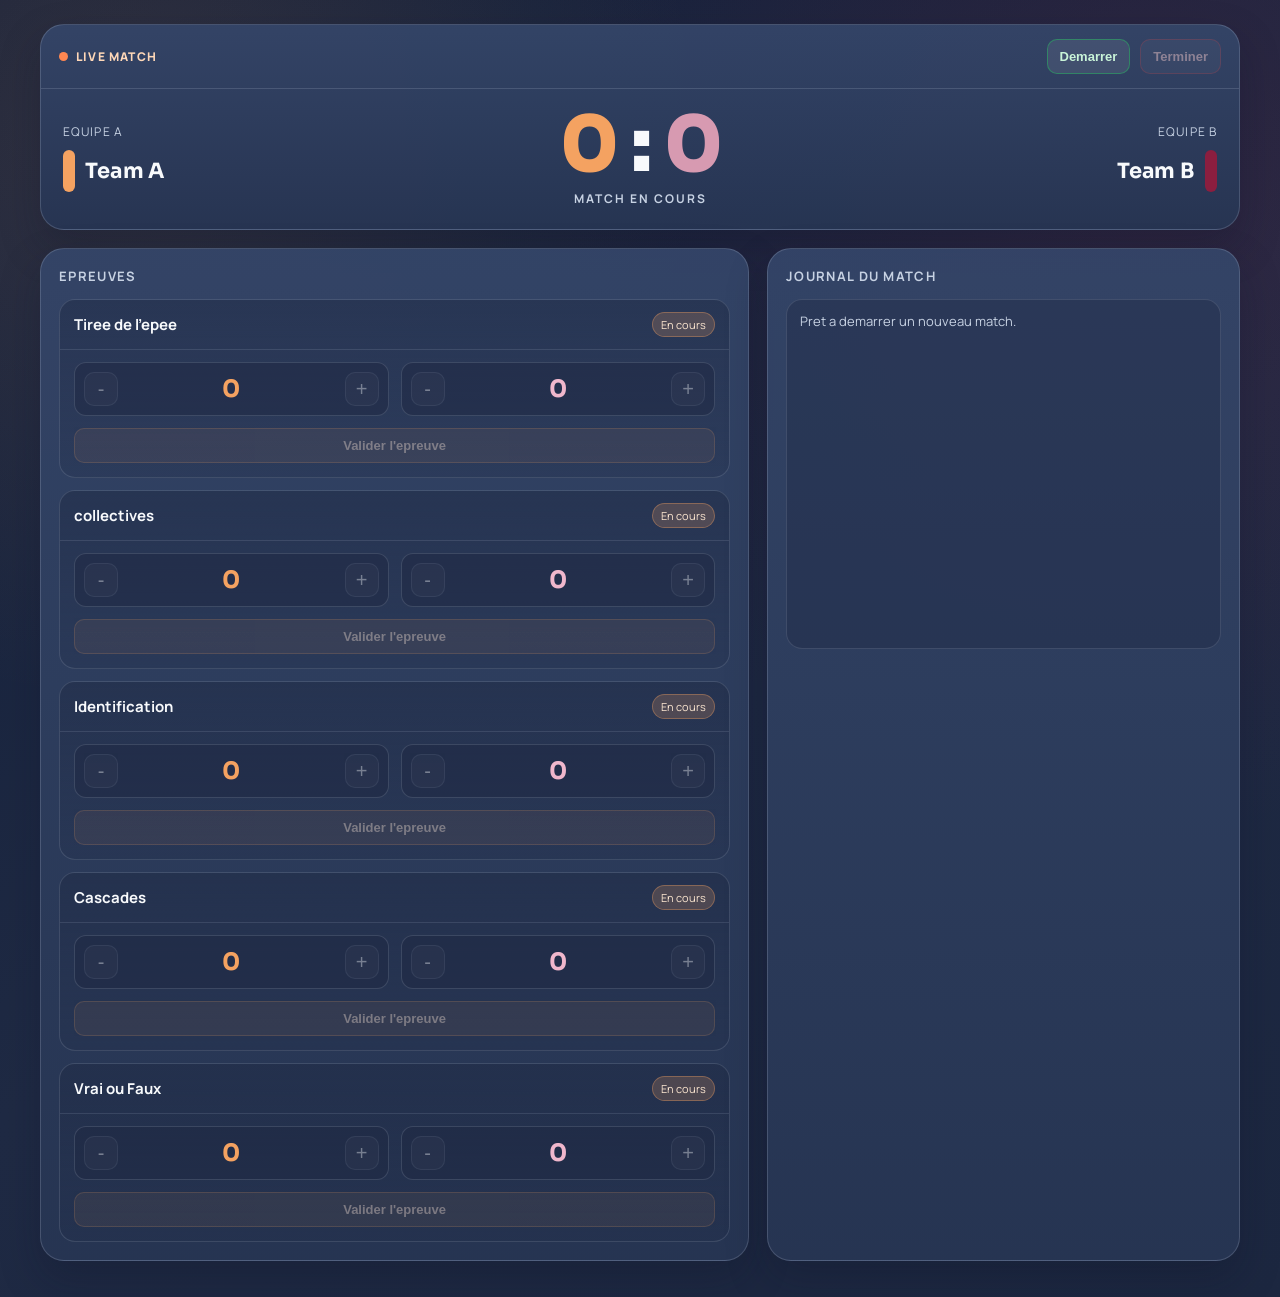
==== admin/set_Score.html @ 907f3357 "updated" ====
<!DOCTYPE html>
<html lang="fr">
<head>
<meta charset="UTF-8">
<meta name="viewport" content="width=device-width, initial-scale=1.0">
<title>Set Score - UI Prototype</title>
<link rel="preconnect" href="https://fonts.googleapis.com">
<link rel="preconnect" href="https://fonts.gstatic.com" crossorigin>
<link href="https://fonts.googleapis.com/css2?family=Manrope:wght@400;600;700;800&family=Sora:wght@600;700;800&display=swap" rel="stylesheet">
<style>
* {
    box-sizing: border-box;
    margin: 0;
    padding: 0;
}

:root {
    --bg-main: #1f2a44;
    --bg-soft: #273553;
    --bg-card: #344568;
    --line: #3e4f73;
    --text-main: #f8fafc;
    --text-soft: #c7d2e3;
    --team-a: #f4a261;
    --team-b: #8b1e3f;
    --ok: #22c55e;
    --warn: #ef4444;

    --shadow: 0 18px 40px rgba(11, 17, 34, 0.25);
    --r-xl: 24px;
    --r-lg: 16px;
    --r-md: 12px;
}

body {
    min-height: 100vh;
    font-family: "Manrope", sans-serif;
    color: var(--text-main);
    background:
        radial-gradient(circle at 10% 10%, rgba(244, 162, 97, 0.12), transparent 35%),
        radial-gradient(circle at 90% 15%, rgba(139, 30, 63, 0.16), transparent 40%),
        linear-gradient(150deg, #14203a 0%, var(--bg-main) 55%, #1c2740 100%);
}

.page {
    width: min(1200px, 94vw);
    margin: 24px auto 36px;
    display: grid;
    grid-template-columns: 1fr;
    gap: 18px;
}

.panel {
    background: linear-gradient(180deg, rgba(52, 69, 104, 0.95) 0%, rgba(39, 53, 83, 0.95) 100%);
    border: 1px solid rgba(199, 210, 227, 0.2);
    border-radius: var(--r-xl);
    box-shadow: var(--shadow);
}

.topbar {
    display: flex;
    justify-content: space-between;
    align-items: center;
    padding: 14px 18px;
    gap: 10px;
}

.live {
    display: inline-flex;
    align-items: center;
    gap: 8px;
    font-size: 12px;
    letter-spacing: 1.2px;
    text-transform: uppercase;
    color: #ffd8b8;
    font-weight: 800;
}

.dot {
    width: 9px;
    height: 9px;
    border-radius: 50%;
    background: #ff8751;
    box-shadow: 0 0 0 0 rgba(255, 135, 81, 0.5);
    animation: pulse 1.4s infinite;
}

@keyframes pulse {
    70% {
        box-shadow: 0 0 0 8px rgba(255, 135, 81, 0);
    }
    100% {
        box-shadow: 0 0 0 0 rgba(255, 135, 81, 0);
    }
}

.controls {
    display: flex;
    gap: 10px;
}

.action {
    border: 1px solid transparent;
    color: var(--text-main);
    background: rgba(255, 255, 255, 0.08);
    border-radius: 10px;
    font-size: 13px;
    font-weight: 700;
    padding: 9px 12px;
    cursor: pointer;
    transition: 0.2s ease;
}

.action:disabled {
    opacity: 0.45;
    cursor: not-allowed;
}

.action.start {
    border-color: rgba(34, 197, 94, 0.45);
    color: #c9f4d8;
}

.action.start:hover:not(:disabled) {
    background: rgba(34, 197, 94, 0.2);
}

.action.end {
    border-color: rgba(239, 68, 68, 0.45);
    color: #ffd2d2;
}

.action.end:hover:not(:disabled) {
    background: rgba(239, 68, 68, 0.2);
}

.scoreboard {
    padding: 20px 22px 22px;
    display: grid;
    grid-template-columns: 1fr auto 1fr;
    align-items: center;
    gap: 16px;
    border-top: 1px solid rgba(199, 210, 227, 0.17);
}

.team {
    display: flex;
    flex-direction: column;
    gap: 10px;
}

.team.right {
    text-align: right;
    align-items: flex-end;
}

.team-meta {
    display: flex;
    align-items: center;
    gap: 10px;
}

.team.right .team-meta {
    flex-direction: row-reverse;
}

.badge-color {
    width: 12px;
    height: 42px;
    border-radius: 999px;
}

.team-name {
    font-family: "Sora", sans-serif;
    font-weight: 700;
    font-size: clamp(16px, 1.8vw, 21px);
    letter-spacing: 0.2px;
}

.team-sub {
    font-size: 12px;
    color: var(--text-soft);
    text-transform: uppercase;
    letter-spacing: 1.1px;
}

.score-main {
    text-align: center;
}

.score-main .numbers {
    font-family: "Sora", sans-serif;
    font-weight: 800;
    font-size: clamp(42px, 6vw, 86px);
    line-height: 0.95;
    letter-spacing: -2px;
}

.score-main .numbers .a {
    color: var(--team-a);
}

.score-main .numbers .b {
    color: #d79ab1;
}

.vs {
    margin-top: 8px;
    font-size: 12px;
    letter-spacing: 2px;
    text-transform: uppercase;
    color: var(--text-soft);
    font-weight: 700;
}

.sections {
    display: grid;
    grid-template-columns: 1.2fr 0.8fr;
    gap: 18px;
}

.card {
    padding: 18px;
}

.card h2 {
    font-size: 13px;
    text-transform: uppercase;
    letter-spacing: 1.3px;
    color: var(--text-soft);
    margin-bottom: 14px;
}

.trials {
    display: grid;
    gap: 12px;
}

.trial {
    border: 1px solid rgba(199, 210, 227, 0.16);
    border-radius: var(--r-lg);
    background: linear-gradient(180deg, rgba(31, 42, 68, 0.5) 0%, rgba(31, 42, 68, 0.22) 100%);
    overflow: hidden;
}

.trial-head {
    display: flex;
    justify-content: space-between;
    align-items: center;
    padding: 12px 14px;
    border-bottom: 1px solid rgba(199, 210, 227, 0.13);
}

.trial-title {
    font-size: 15px;
    font-weight: 700;
}

.trial-badge {
    font-size: 11px;
    padding: 4px 8px;
    border-radius: 999px;
    color: #fbe6d0;
    background: rgba(244, 162, 97, 0.2);
    border: 1px solid rgba(244, 162, 97, 0.35);
}

.trial-body {
    padding: 12px 14px 14px;
    display: grid;
    gap: 12px;
}

.rows {
    display: grid;
    grid-template-columns: 1fr 1fr;
    gap: 12px;
}

.row {
    border: 1px solid rgba(199, 210, 227, 0.16);
    border-radius: var(--r-md);
    background: rgba(31, 42, 68, 0.52);
    padding: 9px;
    display: grid;
    grid-template-columns: auto 1fr auto;
    align-items: center;
    gap: 7px;
}

.row .value {
    text-align: center;
    font-family: "Sora", sans-serif;
    font-size: 24px;
    font-weight: 700;
}

.row.a .value {
    color: var(--team-a);
}

.row.b .value {
    color: #f0b7cc;
}

.btn {
    width: 34px;
    height: 34px;
    border-radius: 10px;
    border: 1px solid rgba(199, 210, 227, 0.22);
    background: rgba(255, 255, 255, 0.07);
    color: var(--text-main);
    font-size: 20px;
    line-height: 1;
    cursor: pointer;
    transition: 0.2s ease;
}

.btn:hover:not(:disabled) {
    border-color: rgba(199, 210, 227, 0.42);
    transform: translateY(-1px);
}

.btn:disabled {
    opacity: 0.4;
    cursor: not-allowed;
}

.save {
    border: 1px solid rgba(244, 162, 97, 0.45);
    color: #ffe4ce;
    background: rgba(244, 162, 97, 0.18);
    border-radius: 10px;
    padding: 9px 10px;
    font-size: 13px;
    font-weight: 700;
    cursor: pointer;
    transition: 0.2s ease;
}

.save:hover:not(:disabled) {
    background: rgba(244, 162, 97, 0.28);
}

.save:disabled {
    opacity: 0.4;
    cursor: not-allowed;
}

.log {
    min-height: 100%;
}

.log-list {
    border: 1px solid rgba(199, 210, 227, 0.15);
    border-radius: var(--r-lg);
    background: rgba(31, 42, 68, 0.4);
    min-height: 350px;
    max-height: 520px;
    overflow: auto;
}

.log-item {
    padding: 12px 13px;
    border-bottom: 1px solid rgba(199, 210, 227, 0.12);
    font-size: 13px;
    color: var(--text-soft);
}

.log-item strong {
    color: var(--text-main);
}

.log-item:last-child {
    border-bottom: 0;
}

.message {
    margin-top: 12px;
    font-size: 12px;
    color: #ffd4d4;
    border: 1px solid rgba(239, 68, 68, 0.33);
    background: rgba(239, 68, 68, 0.14);
    border-radius: 10px;
    padding: 10px;
}

.toast {
    position: fixed;
    bottom: 18px;
    left: 50%;
    transform: translate(-50%, 16px);
    opacity: 0;
    pointer-events: none;
    background: #12233f;
    color: #ecf3ff;
    border: 1px solid rgba(34, 197, 94, 0.4);
    border-radius: 10px;
    padding: 10px 14px;
    font-size: 13px;
    font-weight: 700;
    transition: 0.25s ease;
    z-index: 99;
}

.toast.show {
    transform: translate(-50%, 0);
    opacity: 1;
}

@media (max-width: 980px) {
    .sections {
        grid-template-columns: 1fr;
    }

    .log-list {
        min-height: 220px;
    }
}

@media (max-width: 760px) {
    .topbar {
        flex-wrap: wrap;
    }

    .controls {
        width: 100%;
    }

    .action {
        flex: 1;
    }

    .scoreboard {
        grid-template-columns: 1fr;
        text-align: center;
    }

    .team,
    .team.right {
        align-items: center;
        text-align: center;
    }

    .team-meta,
    .team.right .team-meta {
        flex-direction: row;
    }

    .badge-color {
        width: 38px;
        height: 10px;
    }

    .rows {
        grid-template-columns: 1fr;
    }
}
</style>
</head>
<body>
<div class="page">
    <section class="panel">
        <div class="topbar">
            <div class="live"><span class="dot"></span> LIVE MATCH</div>
            <div class="controls">
                <button class="action start btn-start" type="button">Demarrer</button>
                <button class="action end btn-end" type="button">Terminer</button>
            </div>
        </div>

        <div class="scoreboard">
            <div class="team">
                <div class="team-sub">Equipe A</div>
                <div class="team-meta">
                    <div class="badge-color" style="background: var(--team-a)"></div>
                    <div class="team-name" id="teamAName">Team A</div>
                </div>
            </div>

            <div class="score-main">
                <div class="numbers"><span class="a" id="aScore">0</span> : <span class="b" id="bScore">0</span></div>
                <div class="vs">Match en cours</div>
            </div>

            <div class="team right">
                <div class="team-sub">Equipe B</div>
                <div class="team-meta">
                    <div class="badge-color" style="background: var(--team-b)"></div>
                    <div class="team-name" id="teamBName">Team B</div>
                </div>
            </div>
        </div>
    </section>

    <section class="sections">
        <article class="panel card">
            <h2>Epreuves</h2>

            <div class="trials">
                <div class="trial" data-id="1">
                    <div class="trial-head">
                        <div class="trial-title">Tiree de l'epee</div>
                        <div class="trial-badge">En cours</div>
                    </div>
                    <div class="trial-body">
                        <div class="rows">
                            <div class="row a">
                                <button class="btn" type="button" onclick="change(this, 'a', -1)">-</button>
                                <div class="value" data-team="a">0</div>
                                <button class="btn" type="button" onclick="change(this, 'a', 1)">+</button>
                            </div>
                            <div class="row b">
                                <button class="btn" type="button" onclick="change(this, 'b', -1)">-</button>
                                <div class="value" data-team="b">0</div>
                                <button class="btn" type="button" onclick="change(this, 'b', 1)">+</button>
                            </div>
                        </div>
                        <button class="save" type="button" onclick="save(this)">Valider l'epreuve</button>
                    </div>
                </div>

                <div class="trial" data-id="2">
                    <div class="trial-head">
                        <div class="trial-title">collectives</div>
                        <div class="trial-badge">En cours</div>
                    </div>
                    <div class="trial-body">
                        <div class="rows">
                            <div class="row a">
                                <button class="btn" type="button" onclick="change(this, 'a', -1)">-</button>
                                <div class="value" data-team="a">0</div>
                                <button class="btn" type="button" onclick="change(this, 'a', 1)">+</button>
                            </div>
                            <div class="row b">
                                <button class="btn" type="button" onclick="change(this, 'b', -1)">-</button>
                                <div class="value" data-team="b">0</div>
                                <button class="btn" type="button" onclick="change(this, 'b', 1)">+</button>
                            </div>
                        </div>
                        <button class="save" type="button" onclick="save(this)">Valider l'epreuve</button>
                    </div>
                </div>

                <div class="trial" data-id="3">
                    <div class="trial-head">
                        <div class="trial-title">Identification</div>
                        <div class="trial-badge">En cours</div>
                    </div>
                    <div class="trial-body">
                        <div class="rows">
                            <div class="row a">
                                <button class="btn" type="button" onclick="change(this, 'a', -1)">-</button>
                                <div class="value" data-team="a">0</div>
                                <button class="btn" type="button" onclick="change(this, 'a', 1)">+</button>
                            </div>
                            <div class="row b">
                                <button class="btn" type="button" onclick="change(this, 'b', -1)">-</button>
                                <div class="value" data-team="b">0</div>
                                <button class="btn" type="button" onclick="change(this, 'b', 1)">+</button>
                            </div>
                        </div>
                        <button class="save" type="button" onclick="save(this)">Valider l'epreuve</button>
                    </div>
                </div>

                <div class="trial" data-id="4">
                    <div class="trial-head">
                        <div class="trial-title">Cascades</div>
                        <div class="trial-badge">En cours</div>
                    </div>
                    <div class="trial-body">
                        <div class="rows">
                            <div class="row a">
                                <button class="btn" type="button" onclick="change(this, 'a', -1)">-</button>
                                <div class="value" data-team="a">0</div>
                                <button class="btn" type="button" onclick="change(this, 'a', 1)">+</button>
                            </div>
                            <div class="row b">
                                <button class="btn" type="button" onclick="change(this, 'b', -1)">-</button>
                                <div class="value" data-team="b">0</div>
                                <button class="btn" type="button" onclick="change(this, 'b', 1)">+</button>
                            </div>
                        </div>
                        <button class="save" type="button" onclick="save(this)">Valider l'epreuve</button>
                    </div>
                </div>
                <div class="trial" data-id="4">
                    <div class="trial-head">
                        <div class="trial-title">Vrai ou Faux</div>
                        <div class="trial-badge">En cours</div>
                    </div>
                    <div class="trial-body">
                        <div class="rows">
                            <div class="row a">
                                <button class="btn" type="button" onclick="change(this, 'a', -1)">-</button>
                                <div class="value" data-team="a">0</div>
                                <button class="btn" type="button" onclick="change(this, 'a', 1)">+</button>
                            </div>
                            <div class="row b">
                                <button class="btn" type="button" onclick="change(this, 'b', -1)">-</button>
                                <div class="value" data-team="b">0</div>
                                <button class="btn" type="button" onclick="change(this, 'b', 1)">+</button>
                            </div>
                        </div>
                        <button class="save" type="button" onclick="save(this)">Valider l'epreuve</button>
                    </div>
                </div>
            </div>
        </article>

        <aside class="panel card log">
            <h2>Journal du match</h2>
            <div class="log-list" id="log"></div>
            <div class="message" id="dbMessage" style="display:none;"></div>
        </aside>
    </section>
</div>

<div class="toast" id="toast">Score enregistre</div>

<script>
let scores = {};
let matchStarted = false;

const btnStart = document.querySelector('.btn-start');
const btnEnd = document.querySelector('.btn-end');

initState();

function initState() {
    disableControls(true);
    btnEnd.disabled = true;
    addSystemLog('Pret a demarrer un nouveau match.');
}

btnStart.addEventListener('click', () => {
    if (matchStarted) return;

    matchStarted = true;
    scores = {};

    document.querySelectorAll('.value').forEach((el) => {
        el.innerText = '0';
    });

    document.getElementById('aScore').innerText = '0';
    document.getElementById('bScore').innerText = '0';

    document.querySelector('.live').innerHTML = '<span class="dot"></span> LIVE MATCH';
    disableControls(false);

    btnStart.disabled = true;
    btnEnd.disabled = false;

    addSystemLog('Match demarre.');
});

btnEnd.addEventListener('click', () => {
    if (!matchStarted) return;
    if (!confirm('Terminer le match ?')) return;

    matchStarted = false;

    let totalA = 0;
    let totalB = 0;

    for (const key in scores) {
        totalA += scores[key].a || 0;
        totalB += scores[key].b || 0;
    }

    disableControls(true);

    document.querySelector('.live').innerText = 'MATCH TERMINE';

    let result = '';
    if (totalA > totalB) result = 'Team A gagne';
    else if (totalB > totalA) result = 'Team B gagne';
    else result = 'Match nul';

    alert(result + '\nScore: ' + totalA + ' - ' + totalB);
    addSystemLog('Match termine -> ' + totalA + ' - ' + totalB);

    btnStart.disabled = false;
    btnEnd.disabled = true;
});

function change(btn, team, val) {
    if (!matchStarted) return;

    const card = btn.closest('.trial');
    const id = card.dataset.id;

    if (!scores[id]) {
        scores[id] = { a: 0, b: 0 };
    }

    scores[id][team] = Math.max(0, (scores[id][team] || 0) + val);

    const el = card.querySelector('[data-team="' + team + '"]');
    el.innerText = String(scores[id][team]);
}

function save(btn) {
    if (!matchStarted) return;

    const card = btn.closest('.trial');
    const id = card.dataset.id;

    const a = scores[id] ? scores[id].a || 0 : 0;
    const b = scores[id] ? scores[id].b || 0 : 0;

    updateTotal();
    addLog(id, a, b);
    showToast('Epreuve ' + id + ' validee');
}

function updateTotal() {
    let totalA = 0;
    let totalB = 0;

    for (const key in scores) {
        totalA += scores[key].a || 0;
        totalB += scores[key].b || 0;
    }

    document.getElementById('aScore').innerText = String(totalA);
    document.getElementById('bScore').innerText = String(totalB);
}

function disableControls(state) {
    document.querySelectorAll('.btn, .save').forEach((el) => {
        el.disabled = state;
    });
}

function addLog(id, a, b) {
    const log = document.getElementById('log');

    const item = document.createElement('div');
    item.className = 'log-item';
    item.innerHTML = '<strong>Epreuve ' + id + '</strong> -> A: ' + a + ' | B: ' + b;

    log.prepend(item);
}

function addSystemLog(msg) {
    const log = document.getElementById('log');

    const item = document.createElement('div');
    item.className = 'log-item';
    item.innerText = msg;

    log.prepend(item);
}

function showToast(text) {
    const toast = document.getElementById('toast');
    toast.innerText = text;
    toast.classList.add('show');

    setTimeout(() => {
        toast.classList.remove('show');
    }, 2000);
}
</script>
</body>
</html>
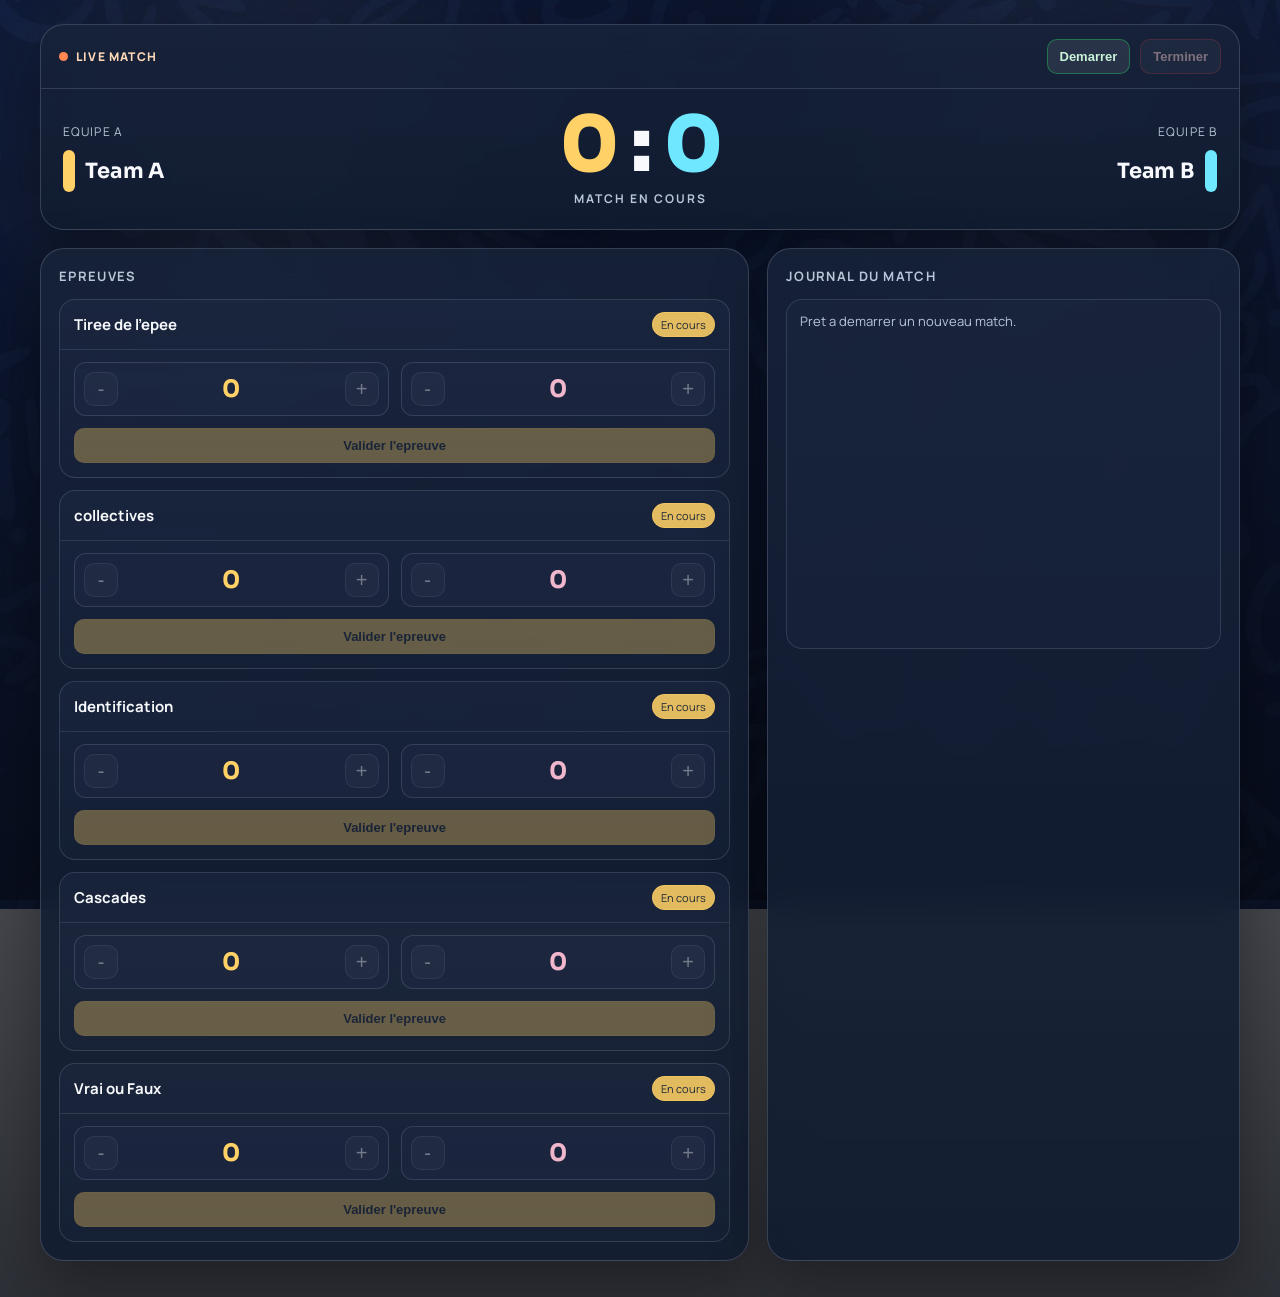
==== commit 56b6a859: "updated" ====
--- a/admin/set_Score.html
+++ b/admin/set_Score.html
@@ -15,18 +15,18 @@
 }
 
 :root {
-    --bg-main: #1f2a44;
-    --bg-soft: #273553;
-    --bg-card: #344568;
-    --line: #3e4f73;
-    --text-main: #f8fafc;
-    --text-soft: #c7d2e3;
-    --team-a: #f4a261;
-    --team-b: #8b1e3f;
+    --bg-main: #0c1422;
+    --bg-soft: #111c30;
+    --bg-card: #17233a;
+    --line: rgba(255, 255, 255, 0.16);
+    --text-main: #f7f9fc;
+    --text-soft: #b9c6da;
+    --team-a: #ffd166;
+    --team-b: #6ee7ff;
     --ok: #22c55e;
     --warn: #ef4444;
 
-    --shadow: 0 18px 40px rgba(11, 17, 34, 0.25);
+    --shadow: 0 22px 56px rgba(0, 0, 0, 0.36);
     --r-xl: 24px;
     --r-lg: 16px;
     --r-md: 12px;
@@ -36,10 +36,35 @@
     min-height: 100vh;
     font-family: "Manrope", sans-serif;
     color: var(--text-main);
+    position: relative;
+    isolation: isolate;
     background:
-        radial-gradient(circle at 10% 10%, rgba(244, 162, 97, 0.12), transparent 35%),
-        radial-gradient(circle at 90% 15%, rgba(139, 30, 63, 0.16), transparent 40%),
-        linear-gradient(150deg, #14203a 0%, var(--bg-main) 55%, #1c2740 100%);
+        radial-gradient(circle at 8% 12%, rgba(255, 209, 102, 0.14), transparent 30%),
+        radial-gradient(circle at 88% 10%, rgba(110, 231, 255, 0.12), transparent 28%),
+        linear-gradient(180deg, rgba(5, 8, 16, 0.54), rgba(5, 8, 16, 0.84));
+}
+
+body::before {
+    content: "";
+    position: fixed;
+    inset: 0;
+    z-index: -2;
+    background:
+        linear-gradient(180deg, rgba(6, 10, 18, 0.42), rgba(6, 10, 18, 0.74)),
+        url("../img/background.png") center center / cover no-repeat;
+    transform: scale(1.02);
+}
+
+body::after {
+    content: "";
+    position: fixed;
+    inset: 0;
+    z-index: -1;
+    pointer-events: none;
+    background:
+        radial-gradient(circle at 20% 16%, rgba(255, 255, 255, 0.08), transparent 24%),
+        radial-gradient(circle at 82% 12%, rgba(255, 255, 255, 0.06), transparent 22%),
+        linear-gradient(180deg, rgba(0, 0, 0, 0.12), rgba(0, 0, 0, 0.24));
 }
 
 .page {
@@ -51,10 +76,12 @@
 }
 
 .panel {
-    background: linear-gradient(180deg, rgba(52, 69, 104, 0.95) 0%, rgba(39, 53, 83, 0.95) 100%);
+    background: linear-gradient(180deg, rgba(23, 35, 58, 0.86) 0%, rgba(17, 28, 48, 0.9) 100%);
     border: 1px solid rgba(199, 210, 227, 0.2);
     border-radius: var(--r-xl);
     box-shadow: var(--shadow);
+    backdrop-filter: blur(16px);
+    -webkit-backdrop-filter: blur(16px);
 }
 
 .topbar {
@@ -201,7 +228,7 @@
 }
 
 .score-main .numbers .b {
-    color: #d79ab1;
+    color: var(--team-b);
 }
 
 .vs {
@@ -260,9 +287,9 @@
     font-size: 11px;
     padding: 4px 8px;
     border-radius: 999px;
-    color: #fbe6d0;
-    background: rgba(244, 162, 97, 0.2);
-    border: 1px solid rgba(244, 162, 97, 0.35);
+    color: #1f2937;
+    background: rgba(255, 209, 102, 0.88);
+    border: 1px solid rgba(255, 209, 102, 0.45);
 }
 
 .trial-body {
@@ -327,9 +354,9 @@
 }
 
 .save {
-    border: 1px solid rgba(244, 162, 97, 0.45);
-    color: #ffe4ce;
-    background: rgba(244, 162, 97, 0.18);
+    border: 1px solid rgba(255, 209, 102, 0.45);
+    color: #1f2937;
+    background: rgba(255, 209, 102, 0.86);
     border-radius: 10px;
     padding: 9px 10px;
     font-size: 13px;
@@ -339,7 +366,7 @@
 }
 
 .save:hover:not(:disabled) {
-    background: rgba(244, 162, 97, 0.28);
+    background: rgba(255, 209, 102, 0.98);
 }
 
 .save:disabled {
@@ -392,9 +419,9 @@
     transform: translate(-50%, 16px);
     opacity: 0;
     pointer-events: none;
-    background: #12233f;
+    background: rgba(17, 28, 48, 0.94);
     color: #ecf3ff;
-    border: 1px solid rgba(34, 197, 94, 0.4);
+    border: 1px solid rgba(110, 231, 255, 0.4);
     border-radius: 10px;
     padding: 10px 14px;
     font-size: 13px;
@@ -506,14 +533,14 @@
                     <div class="trial-body">
                         <div class="rows">
                             <div class="row a">
-                                <button class="btn" type="button" onclick="change(this, 'a', -1)">-</button>
+                                <button class="btn" type="button" onclick="change(this, 'a', -10)">-</button>
                                 <div class="value" data-team="a">0</div>
-                                <button class="btn" type="button" onclick="change(this, 'a', 1)">+</button>
+                                <button class="btn" type="button" onclick="change(this, 'a', 10)">+</button>
                             </div>
                             <div class="row b">
-                                <button class="btn" type="button" onclick="change(this, 'b', -1)">-</button>
+                                <button class="btn" type="button" onclick="change(this, 'b', -10)">-</button>
                                 <div class="value" data-team="b">0</div>
-                                <button class="btn" type="button" onclick="change(this, 'b', 1)">+</button>
+                                <button class="btn" type="button" onclick="change(this, 'b', 10)">+</button>
                             </div>
                         </div>
                         <button class="save" type="button" onclick="save(this)">Valider l'epreuve</button>
@@ -528,14 +555,14 @@
                     <div class="trial-body">
                         <div class="rows">
                             <div class="row a">
-                                <button class="btn" type="button" onclick="change(this, 'a', -1)">-</button>
+                                <button class="btn" type="button" onclick="change(this, 'a', -10)">-</button>
                                 <div class="value" data-team="a">0</div>
-                                <button class="btn" type="button" onclick="change(this, 'a', 1)">+</button>
+                                <button class="btn" type="button" onclick="change(this, 'a', 10)">+</button>
                             </div>
                             <div class="row b">
-                                <button class="btn" type="button" onclick="change(this, 'b', -1)">-</button>
+                                <button class="btn" type="button" onclick="change(this, 'b', -10)">-</button>
                                 <div class="value" data-team="b">0</div>
-                                <button class="btn" type="button" onclick="change(this, 'b', 1)">+</button>
+                                <button class="btn" type="button" onclick="change(this, 'b', 10)">+</button>
                             </div>
                         </div>
                         <button class="save" type="button" onclick="save(this)">Valider l'epreuve</button>
@@ -550,14 +577,14 @@
                     <div class="trial-body">
                         <div class="rows">
                             <div class="row a">
-                                <button class="btn" type="button" onclick="change(this, 'a', -1)">-</button>
+                                <button class="btn" type="button" onclick="change(this, 'a', -10)">-</button>
                                 <div class="value" data-team="a">0</div>
-                                <button class="btn" type="button" onclick="change(this, 'a', 1)">+</button>
+                                <button class="btn" type="button" onclick="change(this, 'a', 10)">+</button>
                             </div>
                             <div class="row b">
-                                <button class="btn" type="button" onclick="change(this, 'b', -1)">-</button>
+                                <button class="btn" type="button" onclick="change(this, 'b', -10)">-</button>
                                 <div class="value" data-team="b">0</div>
-                                <button class="btn" type="button" onclick="change(this, 'b', 1)">+</button>
+                                <button class="btn" type="button" onclick="change(this, 'b', 10)">+</button>
                             </div>
                         </div>
                         <button class="save" type="button" onclick="save(this)">Valider l'epreuve</button>
@@ -572,14 +599,14 @@
                     <div class="trial-body">
                         <div class="rows">
                             <div class="row a">
-                                <button class="btn" type="button" onclick="change(this, 'a', -1)">-</button>
+                                <button class="btn" type="button" onclick="change(this, 'a', -10)">-</button>
                                 <div class="value" data-team="a">0</div>
-                                <button class="btn" type="button" onclick="change(this, 'a', 1)">+</button>
+                                <button class="btn" type="button" onclick="change(this, 'a', 10)">+</button>
                             </div>
                             <div class="row b">
-                                <button class="btn" type="button" onclick="change(this, 'b', -1)">-</button>
+                                <button class="btn" type="button" onclick="change(this, 'b', -10)">-</button>
                                 <div class="value" data-team="b">0</div>
-                                <button class="btn" type="button" onclick="change(this, 'b', 1)">+</button>
+                                <button class="btn" type="button" onclick="change(this, 'b', 10)">+</button>
                             </div>
                         </div>
                         <button class="save" type="button" onclick="save(this)">Valider l'epreuve</button>
@@ -593,14 +620,14 @@
                     <div class="trial-body">
                         <div class="rows">
                             <div class="row a">
-                                <button class="btn" type="button" onclick="change(this, 'a', -1)">-</button>
+                                <button class="btn" type="button" onclick="change(this, 'a', -10)">-</button>
                                 <div class="value" data-team="a">0</div>
-                                <button class="btn" type="button" onclick="change(this, 'a', 1)">+</button>
+                                <button class="btn" type="button" onclick="change(this, 'a', 10)">+</button>
                             </div>
                             <div class="row b">
-                                <button class="btn" type="button" onclick="change(this, 'b', -1)">-</button>
+                                <button class="btn" type="button" onclick="change(this, 'b', -10)">-</button>
                                 <div class="value" data-team="b">0</div>
-                                <button class="btn" type="button" onclick="change(this, 'b', 1)">+</button>
+                                <button class="btn" type="button" onclick="change(this, 'b', 10 )">+</button>
                             </div>
                         </div>
                         <button class="save" type="button" onclick="save(this)">Valider l'epreuve</button>
